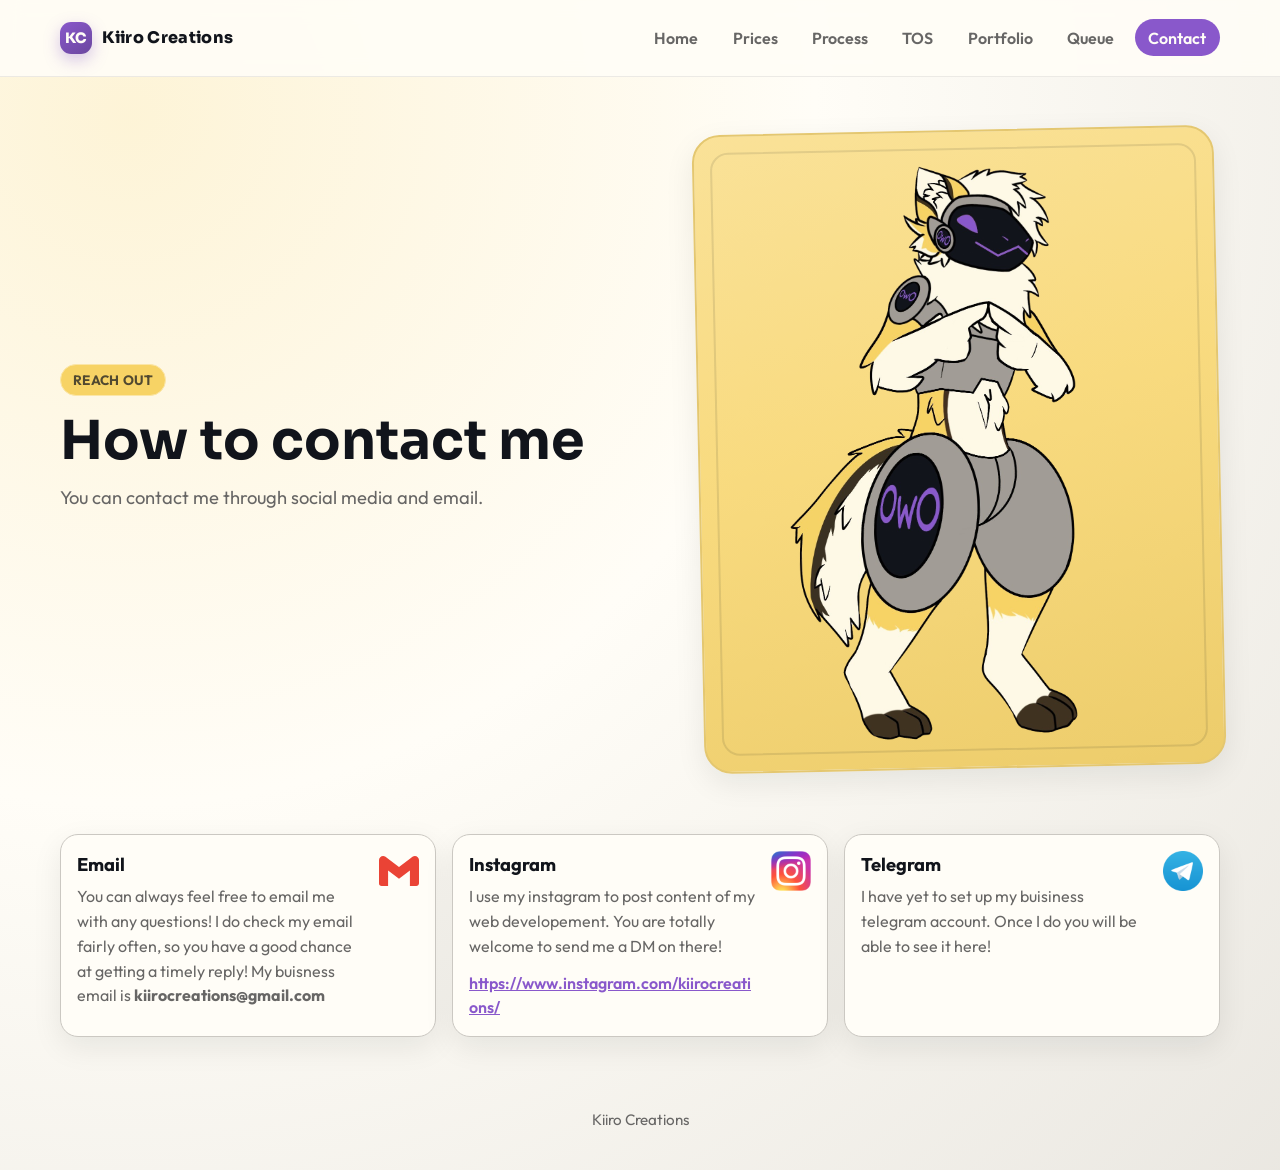
==== contact.html @ b70b9604 "Rename html/contact.html to contact.html" ====
<!DOCTYPE html>
<html lang="en">

<head>
    <meta charset="UTF-8">
    <meta name="viewport" content="width=device-width, initial-scale=1.0">
    <title>Contact - Kiiro Creations</title>
    <link rel="stylesheet" href="../Styles/styles.css">
</head>

<body>
    <header class="site-header">
        <div class="shell header-row">
            <a href="home.html" class="brand"><span class="brand-mark">KC</span><span>Kiiro Creations</span></a>
            <button class="nav-toggle" id="nav-toggle" aria-expanded="false" aria-controls="site-nav"
                aria-label="Toggle menu">☰</button>
            <nav class="site-nav" id="site-nav" aria-label="Main navigation">
                <ul>
                    <li><a href="home.html">Home</a></li>
                    <li><a href="prices.html">Prices</a></li>
                    <li><a href="process.html">Process</a></li>
                    <li><a href="tos.html">TOS</a></li>
                    <li><a href="portfolio.html">Portfolio</a></li>
                    <li><a href="queue.html">Queue</a></li>
                    <li><a href="contact.html" class="cta-link" aria-current="page">Contact</a></li>
                </ul>
            </nav>
        </div>
    </header>

    <main class="shell">
        <section class="page-hero">
            <div>
                <span class="eyebrow">Reach out</span>
                <h1>How to contact me</h1>
                <p>You can contact me through social media and email.</p>
            </div>
            <aside class="hero-visual"><img src="../Images/kiiro1.png" alt="Kiiro Creations mascot"></aside>
        </section>

        <section class="section">
            <div class="card-grid contact-card-grid">
                <article class="card contact-card">
                    <h3>Email</h3>
                    <img class="contact-icon" src="../Images/Gmail_logo.svg" alt="Gmail Logo">
                    <p>You can always feel free to email me with any questions! I do check my email
                        fairly often, so you have a good chance at getting a timely reply! My
                        buisness email is <b>kiirocreations@gmail.com</b>
                    </p>
                </article>
                <article class="card contact-card">
                    <h3>Instagram</h3>
                    <img class="contact-icon" src="../Images/Instagram_logo_2016.png" alt="Instagram Logo">
                    <p>I use my instagram to post content of my web developement. You are 
                        totally welcome to send me a DM on there!
                    </p>
                    <a href="https://www.instagram.com/kiirocreations/">https://www.instagram.com/kiirocreations/</a>
                </article>
                <article class="card contact-card">
                    <h3>Telegram</h3>
                    <img class="contact-icon" src="../Images/Telegram_logo.svg.png" alt="Telegram Logo">
                    <p>I have yet to set up my buisiness telegram account. Once I do you will be able to
                        see it here!
                    </p>
                </article>
            </div>
        </section>
    </main>

    <footer class="site-footer shell">Kiiro Creations</footer>
    <script src="../Styles/nav.js"></script>
</body>

</html>
---- Styles/styles.css ----
@import url('https://fonts.googleapis.com/css2?family=Outfit:wght@400;500;600;700;800&family=Sora:wght@600;700;800&display=swap');

:root {
    --kYellow: #F7D365;
    --kPurple: #8958CB;
    --kGrey: #A19C96;
    --kBlack: #11141B;
    --kWhite: #fffdf7;
    --bg: var(--kWhite);
    --bg-highlight: color-mix(in srgb, var(--kYellow) 22%, var(--kWhite));
    --bg-depth: color-mix(in srgb, var(--kGrey) 22%, var(--kWhite));
    --ink: var(--kBlack);
    --muted: color-mix(in srgb, var(--kGrey) 60%, var(--kBlack));
    --brand: var(--kPurple);
    --accent: var(--kYellow);
    --line: color-mix(in srgb, var(--kGrey) 55%, var(--kWhite));
    --shadow: 0 10px 30px color-mix(in srgb, var(--kBlack) 8%, transparent);
    --shadow-strong: 0 6px 16px color-mix(in srgb, var(--kPurple) 35%, transparent);
    --shadow-brand: 0 10px 25px color-mix(in srgb, var(--kPurple) 25%, transparent);
    --header-bg: color-mix(in srgb, var(--kWhite) 90%, transparent);
    --header-border: color-mix(in srgb, var(--kBlack) 8%, transparent);
    --brand-glow: color-mix(in srgb, var(--kPurple) 75%, var(--kBlack));
    --text-on-light-accent: color-mix(in srgb, var(--kBlack) 88%, var(--kYellow));
    --eyebrow-border: color-mix(in srgb, var(--kYellow) 55%, var(--kWhite));
    --eyebrow-text: color-mix(in srgb, var(--kBlack) 72%, var(--kYellow));
    --button-hover: color-mix(in srgb, var(--kPurple) 70%, var(--kBlack));
    --hero-visual-start: color-mix(in srgb, var(--kYellow) 65%, var(--kWhite));
    --hero-visual-mid: color-mix(in srgb, var(--kYellow) 82%, var(--kWhite));
    --hero-visual-end: color-mix(in srgb, var(--kYellow) 88%, var(--kGrey));
    --hero-visual-border: color-mix(in srgb, var(--kYellow) 78%, var(--kGrey));
    --image-border: color-mix(in srgb, var(--kBlack) 10%, transparent);
    --mobile-nav-bg: color-mix(in srgb, var(--kBlack) 98%, transparent);
    --mobile-nav-border: color-mix(in srgb, var(--kWhite) 12%, transparent);
    --mobile-nav-link: color-mix(in srgb, var(--kWhite) 88%, var(--kGrey));
    --mobile-nav-active: color-mix(in srgb, var(--kWhite) 11%, transparent);
    --radius: 18px;
}

* {
    box-sizing: border-box;
}

html,
body {
    margin: 0;
    padding: 0;
    background: radial-gradient(circle at 10% 10%, var(--bg-highlight) 0%, var(--bg) 44%, var(--bg-depth) 100%);
    color: var(--ink);
    font-family: Outfit, sans-serif;
    line-height: 1.55;
}

img {
    max-width: 100%;
    display: block;
}

a {
    color: inherit;
}

.shell {
    width: min(1160px, 92vw);
    margin: 0 auto;
}

.site-header {
    position: sticky;
    top: 0;
    z-index: 20;
    backdrop-filter: blur(10px);
    background: var(--header-bg);
    border-bottom: 1px solid var(--header-border);
}

.header-row {
    display: flex;
    align-items: center;
    justify-content: space-between;
    min-height: 76px;
    gap: 1rem;
}

.brand {
    display: flex;
    align-items: center;
    gap: 0.65rem;
    text-decoration: none;
    font-family: Sora, sans-serif;
    font-weight: 800;
    letter-spacing: 0.02em;
}

.brand-mark {
    width: 32px;
    height: 32px;
    border-radius: 11px;
    background: linear-gradient(145deg, var(--brand), var(--brand-glow));
    display: inline-grid;
    place-items: center;
    color: var(--kWhite);
    font-size: 0.9rem;
    box-shadow: var(--shadow-strong);
}

.nav-toggle {
    display: none;
    border: 0;
    background: transparent;
    font: inherit;
    font-size: 1.6rem;
    line-height: 1;
    cursor: pointer;
    color: var(--ink);
}

.site-nav ul {
    list-style: none;
    margin: 0;
    padding: 0;
    display: flex;
    align-items: center;
    gap: 0.45rem;
}

.site-nav a {
    text-decoration: none;
    font-weight: 600;
    padding: 0.55rem 0.85rem;
    border-radius: 999px;
    transition: background-color 0.22s ease, color 0.22s ease;
    color: var(--muted);
}

.site-nav a:hover,
.site-nav a[aria-current="page"] {
    background: var(--kPurple);
    color: var(--kWhite);
}

.cta-link {
    background: var(--kYellow);
    color: var(--text-on-light-accent);
    font-weight: 700;
}

.cta-link:hover {
    background: var(--button-hover);
    color: var(--kWhite);
}

.hero,
.page-hero {
    padding: 3.3rem 0 2.5rem;
    display: grid;
    grid-template-columns: 1.15fr 1fr;
    gap: 2.3rem;
    align-items: center;
}

.eyebrow {
    display: inline-flex;
    align-items: center;
    gap: 0.5rem;
    background: var(--kYellow);
    border: 1px solid var(--eyebrow-border);
    color: var(--eyebrow-text);
    border-radius: 999px;
    padding: 0.3rem 0.75rem;
    font-size: 0.85rem;
    font-weight: 700;
    letter-spacing: 0.02em;
    text-transform: uppercase;
}

.hero h1,
.page-hero h1 {
    font-family: Sora, sans-serif;
    font-size: clamp(2rem, 4.2vw, 3.5rem);
    line-height: 1.1;
    margin: 1rem 0 0.8rem;
}

.hero p,
.page-hero p {
    max-width: 62ch;
    color: var(--muted);
    font-size: clamp(1rem, 1.8vw, 1.15rem);
    margin: 0 0 1.35rem;
}

.hero-actions {
    display: flex;
    flex-wrap: wrap;
    gap: 0.8rem;
}

.button {
    border: 0;
    text-decoration: none;
    display: inline-flex;
    align-items: center;
    justify-content: center;
    gap: 0.45rem;
    padding: 0.75rem 1rem;
    border-radius: 12px;
    font-weight: 700;
    cursor: pointer;
}

.button-primary {
    background: var(--brand);
    color: var(--kWhite);
    box-shadow: var(--shadow-brand);
}

.button-secondary {
    background: var(--kWhite);
    color: var(--ink);
    border: 1px solid var(--line);
}

.hero-visual {
    background: linear-gradient(165deg, var(--hero-visual-start) 0%, var(--hero-visual-mid) 45%, var(--hero-visual-end) 100%);
    border: 2px solid var(--hero-visual-border);
    border-radius: 28px;
    padding: 1rem;
    box-shadow: var(--shadow);
    transform: rotate(-1.2deg);
}

.hero-visual img {
    border-radius: 18px;
    border: 2px solid var(--image-border);
}

.stats {
    display: grid;
    grid-template-columns: repeat(3, minmax(0, 1fr));
    gap: 1rem;
    margin: 0.2rem 0 2.2rem;
}

.stat {
    background: var(--kWhite);
    border: 1px solid var(--line);
    border-radius: var(--radius);
    padding: 1rem;
    box-shadow: var(--shadow);
}

.stat strong {
    display: block;
    font-family: Sora, sans-serif;
    font-size: 1.5rem;
    line-height: 1.1;
    margin-bottom: 0.3rem;
}

.section {
    margin: 1.6rem 0 2.4rem;
}

.section h2 {
    font-family: Sora, sans-serif;
    font-size: clamp(1.4rem, 2.6vw, 2rem);
    line-height: 1.2;
    margin: 0 0 0.9rem;
}

.section-lead {
    margin: 0 0 1.1rem;
    color: var(--muted);
    max-width: 65ch;
}

.card-grid {
    display: grid;
    grid-template-columns: repeat(3, minmax(0, 1fr));
    gap: 1rem;
}

.card {
    background: var(--kWhite);
    border: 1px solid var(--line);
    border-radius: var(--radius);
    padding: 1rem;
    box-shadow: var(--shadow);
}

.contact-card {
    position: relative;
    padding-top: 1.15rem;
    padding-right: 4.5rem;
    min-height: 9rem;
}

.contact-icon {
    position: absolute;
    top: 1rem;
    right: 1rem;
    width: 2.5rem;
    height: 2.5rem;
    object-fit: contain;
}

.contact-card a {
    display: inline-block;
    margin-top: 0.75rem;
    color: var(--brand);
    font-weight: 600;
    overflow-wrap: anywhere;
    word-break: break-word;
}

.card h3 {
    margin: 0 0 0.5rem;
    font-size: 1.15rem;
    line-height: 1.25;
}

.card p {
    margin: 0;
    color: var(--muted);
}

.card ul {
    margin: 0;
    padding-left: 1rem;
    color: var(--muted);
}

.card-wide {
    grid-column: span 2;
}

.process {
    display: grid;
    grid-template-columns: repeat(4, minmax(0, 1fr));
    gap: 0.9rem;
}

.step {
    background: var(--kWhite);
    border: 1px solid var(--line);
    border-radius: var(--radius);
    padding: 1rem;
    box-shadow: var(--shadow);
}

.step-num {
    width: 30px;
    height: 30px;
    border-radius: 9px;
    display: grid;
    place-items: center;
    font-size: 0.86rem;
    font-weight: 700;
    background: var(--brand);
    color: var(--kWhite);
    margin-bottom: 0.6rem;
}

.pricing {
    display: grid;
    grid-template-columns: repeat(3, minmax(0, 1fr));
    gap: 1rem;
}

.price-card {
    background: var(--kWhite);
    border: 1px solid var(--line);
    border-radius: var(--radius);
    padding: 1rem;
    box-shadow: var(--shadow);
}

.price-card h3 {
    margin: 0;
}

.price {
    margin: 0.4rem 0 0.8rem;
    font-family: Sora, sans-serif;
    font-size: 1.45rem;
}

.price-card ul {
    margin: 0;
    padding-left: 1rem;
    color: var(--muted);
}

.banner {
    background: linear-gradient(125deg, var(--kPurple), var(--kBlack));
    color: var(--kWhite);
    border-radius: 24px;
    padding: 1.25rem;
    display: grid;
    grid-template-columns: 1fr auto;
    gap: 1rem;
    align-items: center;
    box-shadow: var(--shadow);
}

.banner h3 {
    margin: 0 0 0.45rem;
    font-family: Sora, sans-serif;
}

.banner p {
    margin: 0;
    opacity: 0.95;
}

.site-footer {
    padding: 2rem 0 2.4rem;
    color: var(--muted);
    text-align: center;
    font-size: 0.95rem;
}

@media (max-width: 1020px) {

    .hero,
    .page-hero {
        grid-template-columns: 1fr;
    }

    .hero-visual {
        max-width: 620px;
        margin: 0 auto;
    }

    .card-grid,
    .pricing {
        grid-template-columns: repeat(2, minmax(0, 1fr));
    }

    .process {
        grid-template-columns: repeat(2, minmax(0, 1fr));
    }
}

@media (max-width: 760px) {
    .header-row {
        min-height: 68px;
    }

    .nav-toggle {
        display: inline-flex;
    }

    .site-nav {
        position: absolute;
        left: 0;
        right: 0;
        top: 100%;
        background: var(--mobile-nav-bg);
        border-bottom: 1px solid var(--mobile-nav-border);
        max-height: 0;
        overflow: hidden;
        transition: max-height 0.25s ease;
    }

    .site-nav.open {
        max-height: 620px;
    }

    .site-nav ul {
        padding: 1.5rem 4vw 2rem;
        flex-direction: column;
        align-items: stretch;
        gap: 1.35rem;
    }

    .site-nav li {
        width: 100%;
    }

    .site-nav a {
        display: flex;
        align-items: center;
        color: var(--mobile-nav-link);
        min-height: 3.75rem;
        padding: 1.15rem 1rem;
        border-radius: 12px;
        border: 1px solid var(--mobile-nav-border);
    }

    .site-nav a:hover,
    .site-nav a[aria-current="page"] {
        background: var(--mobile-nav-active);
        color: var(--kWhite);
    }

    .stats,
    .card-grid,
    .pricing,
    .process {
        grid-template-columns: 1fr;
    }

    .contact-card {
        padding-top: 1rem;
        padding-right: 1rem;
        min-height: auto;
    }

    .contact-icon {
        top: 0.9rem;
        right: 0.9rem;
        width: 2rem;
        height: 2rem;
    }

    .contact-card h3 {
        padding-right: 2.5rem;
    }

    .card-wide {
        grid-column: auto;
    }

    .banner {
        grid-template-columns: 1fr;
    }
}
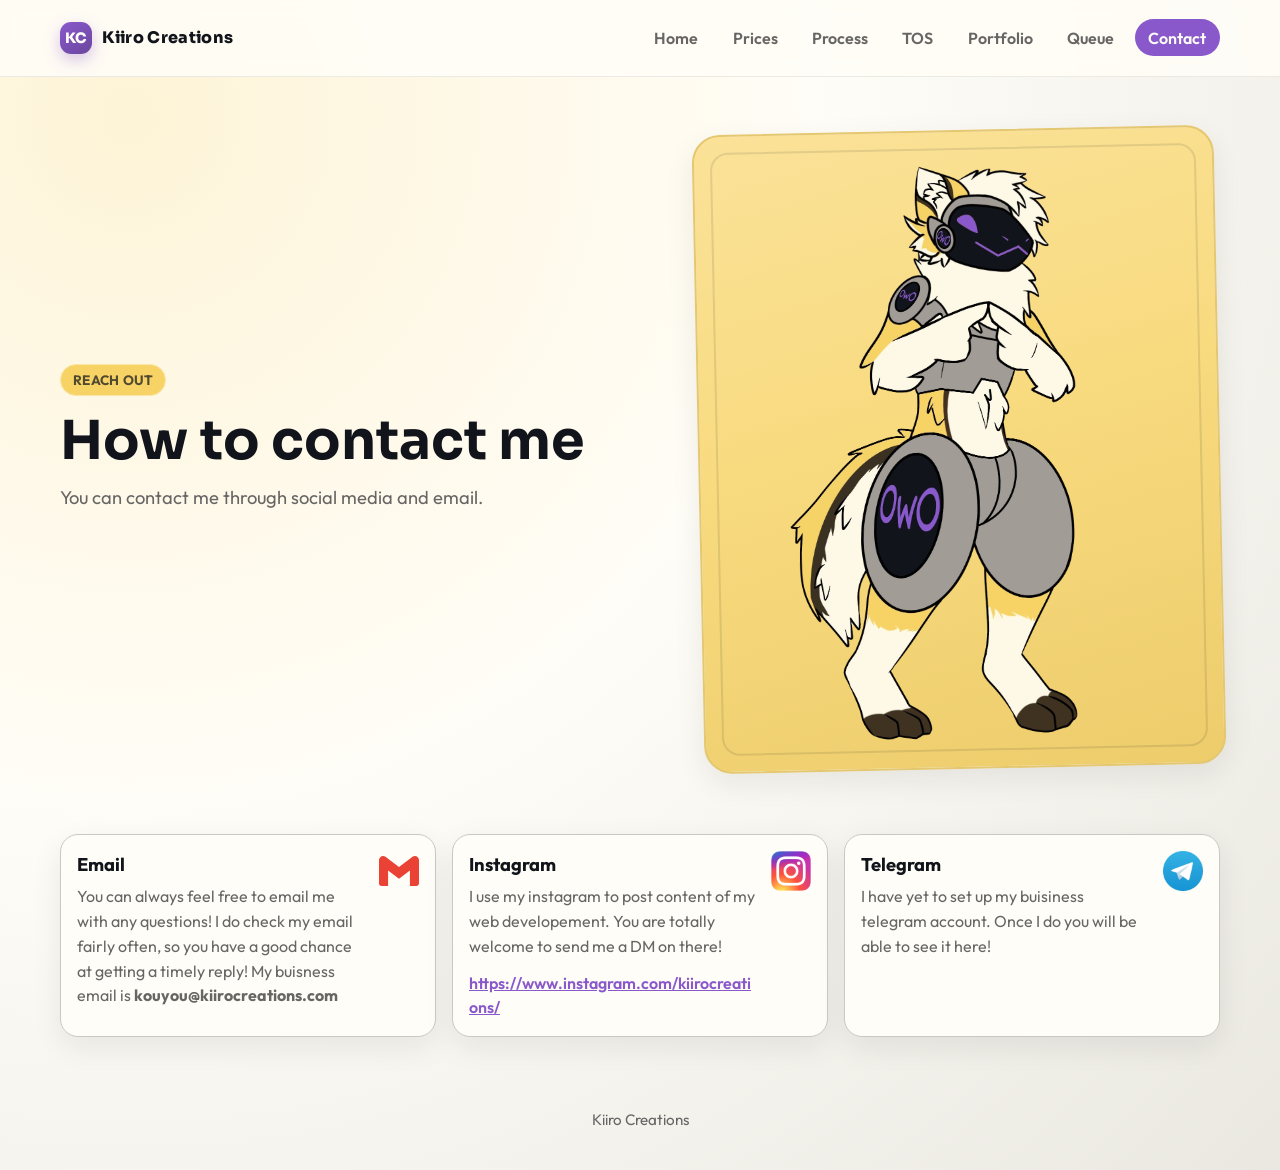
==== commit 16398831: "Update contact.html" ====
--- a/contact.html
+++ b/contact.html
@@ -16,7 +16,7 @@
                 aria-label="Toggle menu">☰</button>
             <nav class="site-nav" id="site-nav" aria-label="Main navigation">
                 <ul>
-                    <li><a href="home.html">Home</a></li>
+                    <li><a href="index.html">Home</a></li>
                     <li><a href="prices.html">Prices</a></li>
                     <li><a href="process.html">Process</a></li>
                     <li><a href="tos.html">TOS</a></li>
@@ -45,7 +45,7 @@
                     <img class="contact-icon" src="../Images/Gmail_logo.svg" alt="Gmail Logo">
                     <p>You can always feel free to email me with any questions! I do check my email
                         fairly often, so you have a good chance at getting a timely reply! My
-                        buisness email is <b>kiirocreations@gmail.com</b>
+                        buisness email is <b>kouyou@kiirocreations.com</b>
                     </p>
                 </article>
                 <article class="card contact-card">
